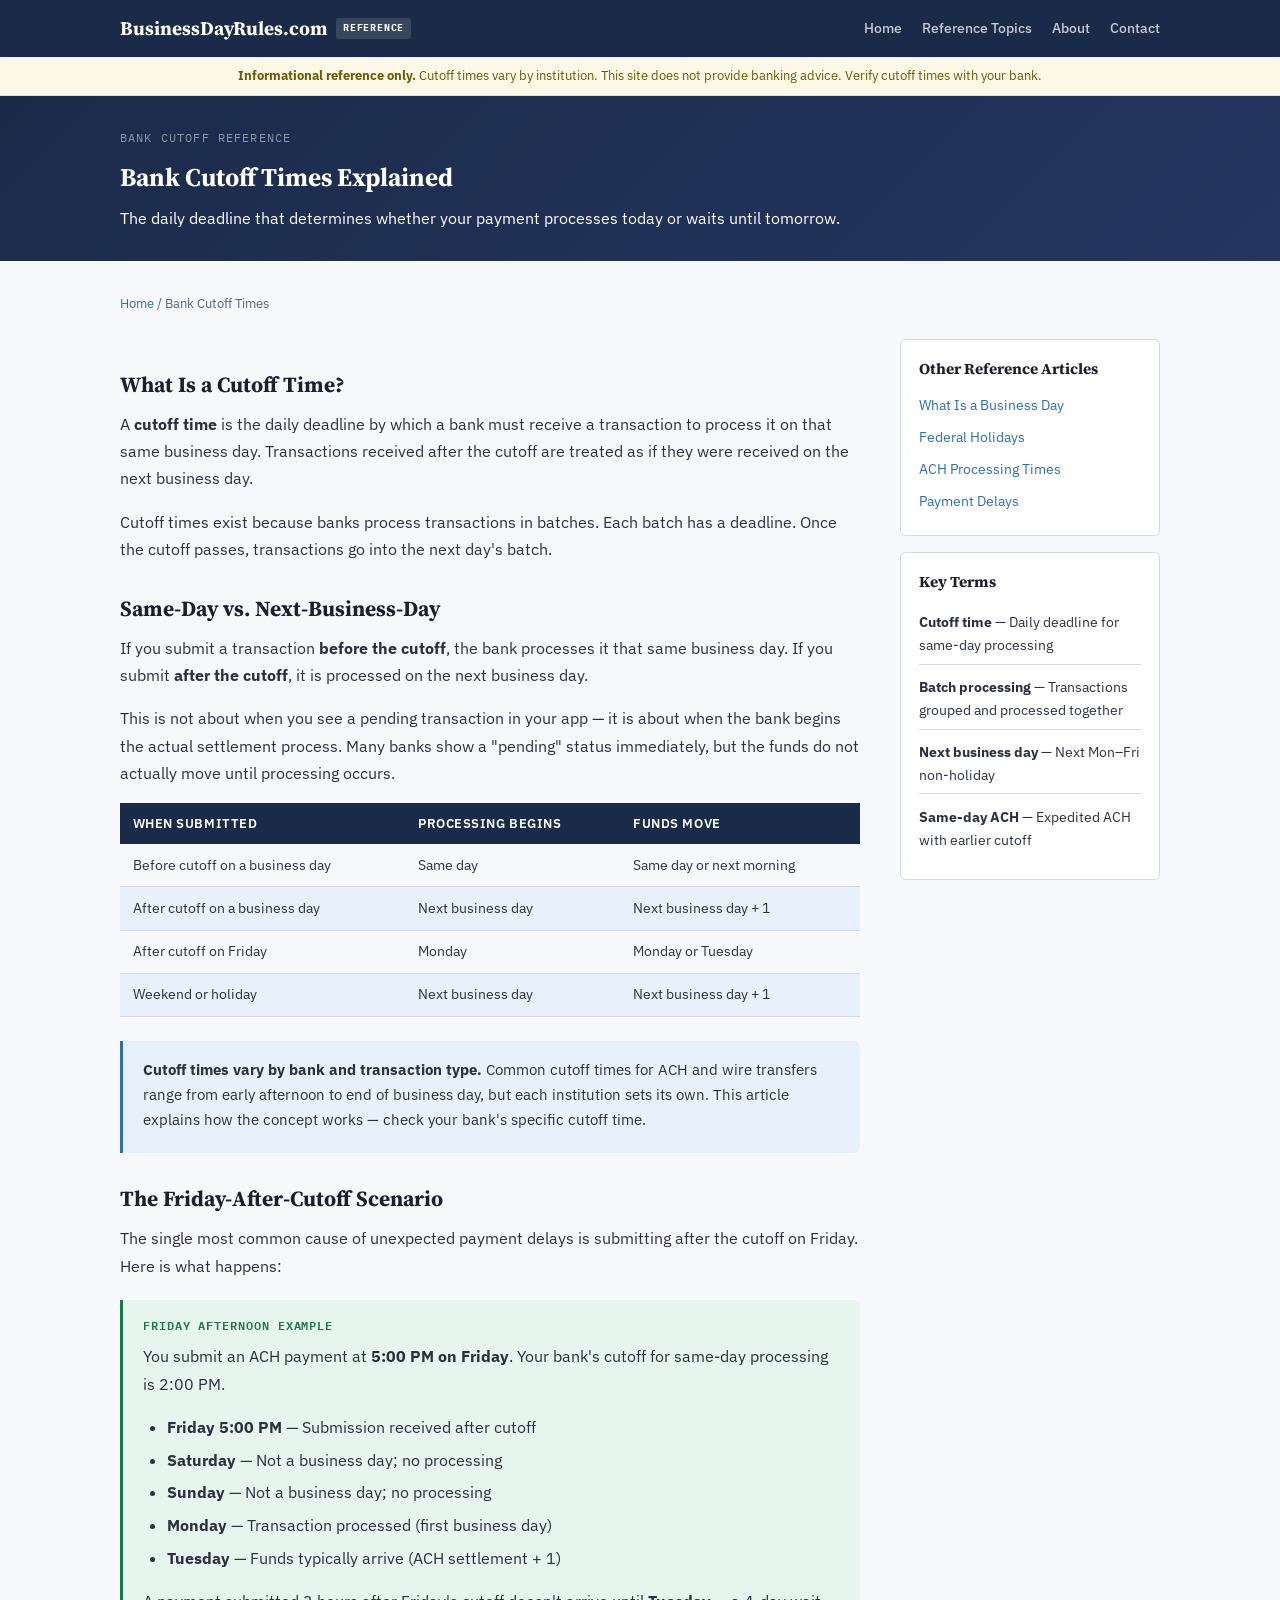
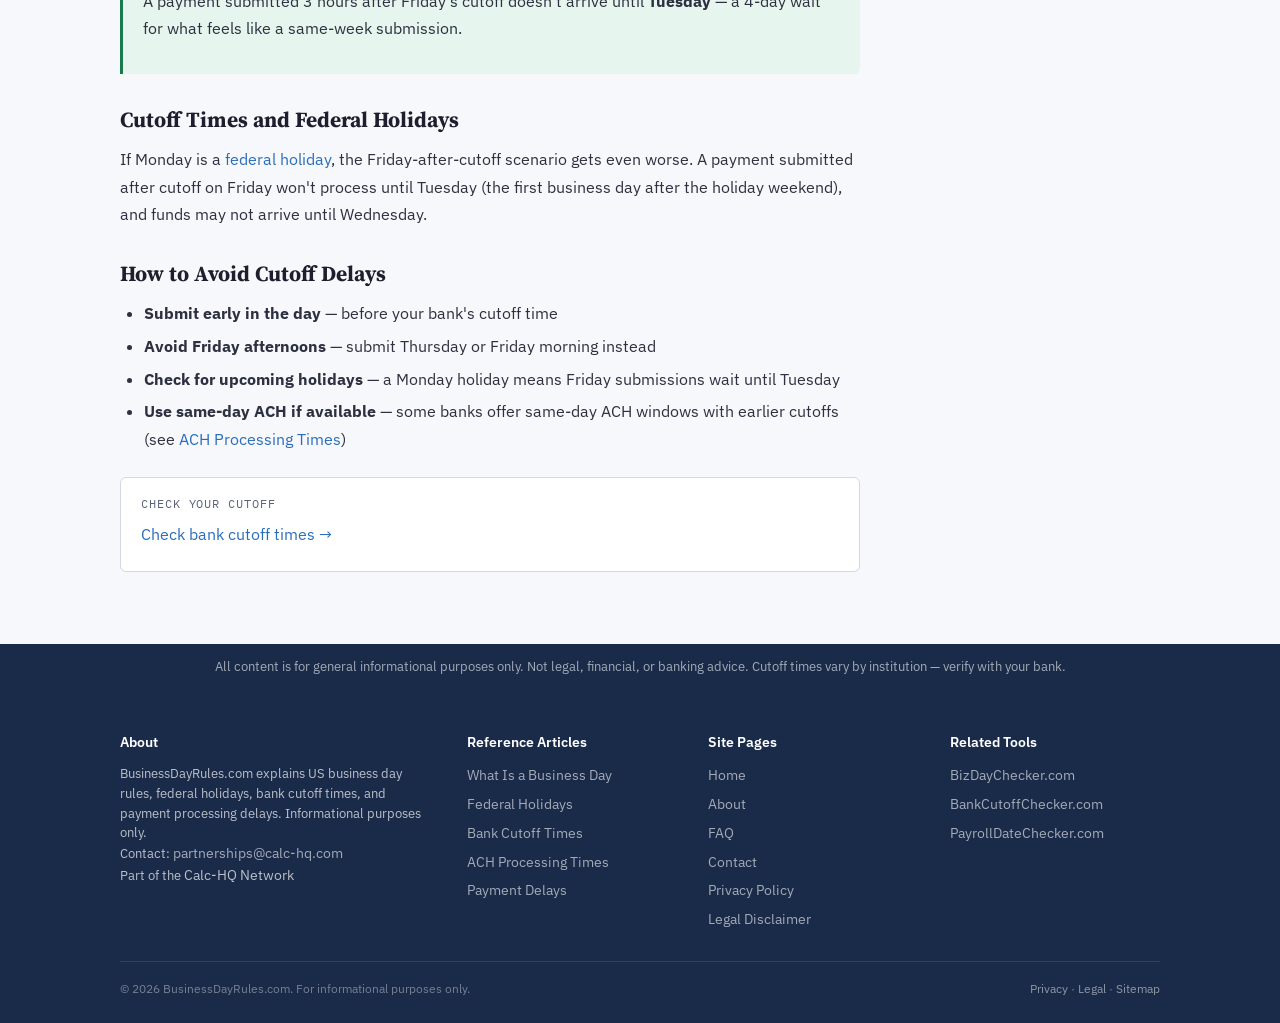
==== bank-cutoff-times-explained.html @ 040bafdc "Initial build: BusinessDayRules.com reference site Static reference site for US business day rules: " ====
<!DOCTYPE html>
<html lang="en">
<head>
  <meta charset="UTF-8">
  <meta name="viewport" content="width=device-width, initial-scale=1.0">
  <title>Bank Cutoff Times Explained | BusinessDayRules.com</title>
  <meta name="description" content="How bank cutoff times work, what happens when you submit after the deadline, and why Friday afternoon is the worst time to make a payment.">
  <link rel="canonical" href="https://businessdayrules.com/bank-cutoff-times-explained.html">
  <link rel="icon" type="image/svg+xml" href="favicon.svg">
  <link rel="stylesheet" href="styles.css">
  <script async src="https://pagead2.googlesyndication.com/pagead/js/adsbygoogle.js?client=ca-pub-7744853829365165" crossorigin="anonymous"></script>
  <script type="application/ld+json">
{"@context":"https://schema.org","@type":"Article","headline":"Bank Cutoff Times Explained","description":"How bank cutoff times work, same-day vs next-business-day handling, and the Friday-after-cutoff scenario.","url":"https://businessdayrules.com/bank-cutoff-times-explained.html","mainEntityOfPage":{"@type":"WebPage","@id":"https://businessdayrules.com/bank-cutoff-times-explained.html"},"author":{"@type":"Organization","name":"BusinessDayRules.com","url":"https://businessdayrules.com"},"publisher":{"@type":"Organization","name":"BusinessDayRules.com","url":"https://businessdayrules.com","logo":{"@type":"ImageObject","url":"https://businessdayrules.com/favicon.svg"}},"isPartOf":{"@type":"WebSite","name":"BusinessDayRules.com","url":"https://businessdayrules.com"}}
  </script>
</head>
<body>
<header class="site-header"><div class="header-inner"><a href="index.html" class="site-logo">BusinessDayRules.com <span class="logo-badge">Reference</span></a><button class="nav-toggle" aria-label="Toggle navigation" onclick="document.querySelector('.site-nav').classList.toggle('open')">☰</button><nav class="site-nav"><a href="index.html">Home</a><a href="index.html#reference-topics">Reference Topics</a><a href="about.html">About</a><a href="contact.html">Contact</a></nav></div></header>
<div class="disclaimer-bar"><strong>Informational reference only.</strong> Cutoff times vary by institution. This site does not provide banking advice. Verify cutoff times with your bank.</div>

<section class="page-hero-sm"><div class="container">
  <div style="font-family:var(--font-mono);font-size:0.72rem;color:rgba(255,255,255,0.5);text-transform:uppercase;letter-spacing:0.1em;margin-bottom:0.5rem;">Bank Cutoff Reference</div>
  <h1>Bank Cutoff Times Explained</h1>
  <p>The daily deadline that determines whether your payment processes today or waits until tomorrow.</p>
</div></section>

<main class="main-content"><div class="container">
  <nav class="breadcrumb"><a href="index.html">Home</a> / <span>Bank Cutoff Times</span></nav>
  <div class="layout-with-sidebar">
    <article class="article-prose">

      <h2>What Is a Cutoff Time?</h2>
      <p>A <strong>cutoff time</strong> is the daily deadline by which a bank must receive a transaction to process it on that same business day. Transactions received after the cutoff are treated as if they were received on the next business day.</p>
      <p>Cutoff times exist because banks process transactions in batches. Each batch has a deadline. Once the cutoff passes, transactions go into the next day's batch.</p>

      <h2>Same-Day vs. Next-Business-Day</h2>
      <p>If you submit a transaction <strong>before the cutoff</strong>, the bank processes it that same business day. If you submit <strong>after the cutoff</strong>, it is processed on the next business day.</p>
      <p>This is not about when you see a pending transaction in your app — it is about when the bank begins the actual settlement process. Many banks show a "pending" status immediately, but the funds do not actually move until processing occurs.</p>

      <div class="ref-table-wrap">
        <table>
          <thead><tr><th>When Submitted</th><th>Processing Begins</th><th>Funds Move</th></tr></thead>
          <tbody>
            <tr><td>Before cutoff on a business day</td><td>Same day</td><td>Same day or next morning</td></tr>
            <tr><td>After cutoff on a business day</td><td>Next business day</td><td>Next business day + 1</td></tr>
            <tr><td>After cutoff on Friday</td><td>Monday</td><td>Monday or Tuesday</td></tr>
            <tr><td>Weekend or holiday</td><td>Next business day</td><td>Next business day + 1</td></tr>
          </tbody>
        </table>
      </div>

      <div class="info-box">
        <p><strong>Cutoff times vary by bank and transaction type.</strong> Common cutoff times for ACH and wire transfers range from early afternoon to end of business day, but each institution sets its own. This article explains how the concept works — check your bank's specific cutoff time.</p>
      </div>

      <h2>The Friday-After-Cutoff Scenario</h2>
      <p>The single most common cause of unexpected payment delays is submitting after the cutoff on Friday. Here is what happens:</p>

      <div class="example-block">
        <div class="example-label">Friday Afternoon Example</div>
        <p>You submit an ACH payment at <strong>5:00 PM on Friday</strong>. Your bank's cutoff for same-day processing is 2:00 PM.</p>
        <ul>
          <li><strong>Friday 5:00 PM</strong> — Submission received after cutoff</li>
          <li><strong>Saturday</strong> — Not a business day; no processing</li>
          <li><strong>Sunday</strong> — Not a business day; no processing</li>
          <li><strong>Monday</strong> — Transaction processed (first business day)</li>
          <li><strong>Tuesday</strong> — Funds typically arrive (ACH settlement + 1)</li>
        </ul>
        <p>A payment submitted 3 hours after Friday's cutoff doesn't arrive until <strong>Tuesday</strong> — a 4-day wait for what feels like a same-week submission.</p>
      </div>

      <h2>Cutoff Times and Federal Holidays</h2>
      <p>If Monday is a <a href="federal-holidays-business-days.html">federal holiday</a>, the Friday-after-cutoff scenario gets even worse. A payment submitted after cutoff on Friday won't process until Tuesday (the first business day after the holiday weekend), and funds may not arrive until Wednesday.</p>

      <h2>How to Avoid Cutoff Delays</h2>
      <ul>
        <li><strong>Submit early in the day</strong> — before your bank's cutoff time</li>
        <li><strong>Avoid Friday afternoons</strong> — submit Thursday or Friday morning instead</li>
        <li><strong>Check for upcoming holidays</strong> — a Monday holiday means Friday submissions wait until Tuesday</li>
        <li><strong>Use same-day ACH if available</strong> — some banks offer same-day ACH windows with earlier cutoffs (see <a href="ach-processing-times.html">ACH Processing Times</a>)</li>
      </ul>

      <div class="calc-links">
        <div class="calc-links-label">Check your cutoff</div>
        <ul>
          <li><a href="https://bankcutoffchecker.com" target="_blank" rel="noopener noreferrer">Check bank cutoff times →</a></li>
        </ul>
      </div>

    </article>
    <aside>
      <div class="sidebar-box"><h4>Other Reference Articles</h4><ul>
        <li><a href="what-is-a-business-day.html">What Is a Business Day</a></li>
        <li><a href="federal-holidays-business-days.html">Federal Holidays</a></li>
        <li><a href="ach-processing-times.html">ACH Processing Times</a></li>
        <li><a href="weekend-holiday-payment-delays.html">Payment Delays</a></li>
      </ul></div>
      <div class="sidebar-box" style="margin-top:1rem;"><h4>Key Terms</h4><ul>
        <li style="border-bottom:1px solid var(--rule-line);padding:0.4rem 0;font-size:0.85rem;"><strong>Cutoff time</strong> — Daily deadline for same-day processing</li>
        <li style="border-bottom:1px solid var(--rule-line);padding:0.4rem 0;font-size:0.85rem;"><strong>Batch processing</strong> — Transactions grouped and processed together</li>
        <li style="border-bottom:1px solid var(--rule-line);padding:0.4rem 0;font-size:0.85rem;"><strong>Next business day</strong> — Next Mon–Fri non-holiday</li>
        <li style="padding:0.4rem 0;font-size:0.85rem;"><strong>Same-day ACH</strong> — Expedited ACH with earlier cutoff</li>
      </ul></div>
    </aside>
  </div>
</div></main>

<div class="trust-strip">All content is for general informational purposes only. Not legal, financial, or banking advice. Cutoff times vary by institution — verify with your bank.</div>

<footer class="site-footer"><div class="footer-inner"><div class="footer-grid">
  <div class="footer-col"><h4>About</h4><p>BusinessDayRules.com explains US business day rules, federal holidays, bank cutoff times, and payment processing delays. Informational purposes only.</p><p>Contact: <a href="mailto:partnerships@calc-hq.com" style="color:rgba(255,255,255,0.6)">partnerships@calc-hq.com</a></p><span class="footer-resource-link">Part of the <a href="https://calc-hq.com" target="_blank" rel="noopener noreferrer">Calc-HQ Network</a></span></div>
  <div class="footer-col"><h4>Reference Articles</h4><ul><li><a href="what-is-a-business-day.html">What Is a Business Day</a></li><li><a href="federal-holidays-business-days.html">Federal Holidays</a></li><li><a href="bank-cutoff-times-explained.html">Bank Cutoff Times</a></li><li><a href="ach-processing-times.html">ACH Processing Times</a></li><li><a href="weekend-holiday-payment-delays.html">Payment Delays</a></li></ul></div>
  <div class="footer-col"><h4>Site Pages</h4><ul><li><a href="index.html">Home</a></li><li><a href="about.html">About</a></li><li><a href="faq.html">FAQ</a></li><li><a href="contact.html">Contact</a></li><li><a href="privacy.html">Privacy Policy</a></li><li><a href="legal.html">Legal Disclaimer</a></li></ul></div>
  <div class="footer-col"><h4>Related Tools</h4><ul id="footer-related-tools-list"><li><span style="color:rgba(255,255,255,0.3);font-size:0.82rem">Loading…</span></li></ul></div>
</div><div class="footer-bottom"><span>© 2026 BusinessDayRules.com. For informational purposes only.</span><span><a href="privacy.html">Privacy</a> · <a href="legal.html">Legal</a> · <a href="sitemap.xml">Sitemap</a></span></div></div></footer>
<script src="network.js"></script>
</body></html>
---- styles.css ----
/* ============================================================
   BusinessDayRules.com — Main Stylesheet
   Static Reference Site | Clean Utilitarian Design
   ============================================================ */

@import url('https://fonts.googleapis.com/css2?family=Source+Serif+4:ital,opsz,wght@0,8..60,300;0,8..60,400;0,8..60,600;0,8..60,700;1,8..60,400&family=IBM+Plex+Sans:wght@400;500;600&family=IBM+Plex+Mono:wght@400;500&display=swap');

:root {
  --navy: #1a2b4a;
  --navy-mid: #243660;
  --ink: #1e1e2e;
  --body-text: #2d3040;
  --muted: #5a6378;
  --rule-line: #d4d8e2;
  --bg: #f7f8fb;
  --white: #ffffff;
  --accent: #2a6ebb;
  --accent-dark: #1c4f8a;
  --accent-light: #e8f0fb;
  --green: #1a7a4c;
  --green-light: #e6f5ed;
  --red: #c0392b;
  --red-light: #fdecea;
  --amber: #b8860b;
  --amber-light: #fef9e7;
  --font-body: 'IBM Plex Sans', system-ui, sans-serif;
  --font-heading: 'Source Serif 4', Georgia, serif;
  --font-mono: 'IBM Plex Mono', monospace;
  --radius: 6px;
  --shadow-sm: 0 1px 3px rgba(0,0,0,0.07);
  --shadow-md: 0 3px 10px rgba(0,0,0,0.09);
}

*, *::before, *::after { box-sizing: border-box; margin: 0; padding: 0; }

html { scroll-behavior: smooth; }

body {
  font-family: var(--font-body);
  font-size: 1rem;
  line-height: 1.7;
  color: var(--body-text);
  background: var(--bg);
  -webkit-font-smoothing: antialiased;
}

a { color: var(--accent); text-decoration: none; }
a:hover { color: var(--accent-dark); text-decoration: underline; }

.container { max-width: 1080px; margin: 0 auto; padding: 0 1.25rem; }

/* --- Header --- */
.site-header {
  background: var(--navy);
  color: var(--white);
  position: sticky;
  top: 0;
  z-index: 100;
  box-shadow: var(--shadow-sm);
}
.header-inner {
  display: flex;
  align-items: center;
  justify-content: space-between;
  max-width: 1080px;
  margin: 0 auto;
  padding: 0.75rem 1.25rem;
}
.site-logo {
  font-family: var(--font-heading);
  font-size: 1.2rem;
  font-weight: 700;
  color: var(--white);
  text-decoration: none;
  display: flex;
  align-items: center;
  gap: 0.5rem;
}
.site-logo:hover { color: var(--white); text-decoration: none; }
.logo-badge {
  font-family: var(--font-mono);
  font-size: 0.6rem;
  background: rgba(255,255,255,0.12);
  padding: 0.15rem 0.45rem;
  border-radius: 3px;
  text-transform: uppercase;
  letter-spacing: 0.08em;
  vertical-align: middle;
}
.site-nav { display: flex; gap: 1.25rem; }
.site-nav a { color: rgba(255,255,255,0.75); font-size: 0.9rem; font-weight: 500; text-decoration: none; }
.site-nav a:hover, .site-nav a.active { color: var(--white); }
.nav-toggle { display: none; background: none; border: none; color: var(--white); font-size: 1.4rem; cursor: pointer; }

/* --- Disclaimer --- */
.disclaimer-bar {
  background: var(--amber-light);
  border-bottom: 1px solid #f0e0a0;
  padding: 0.5rem 1.25rem;
  font-size: 0.82rem;
  color: #6b5a00;
  text-align: center;
}

/* --- Hero --- */
.page-hero {
  background: linear-gradient(135deg, var(--navy) 0%, var(--navy-mid) 100%);
  color: var(--white);
  padding: 3.5rem 0 3rem;
  text-align: center;
}
.page-hero h1 {
  font-family: var(--font-heading);
  font-size: 2.1rem;
  font-weight: 700;
  margin-bottom: 0.75rem;
  line-height: 1.25;
}
.hero-sub { font-size: 1.05rem; color: rgba(255,255,255,0.7); max-width: 640px; margin: 0 auto; }
.hero-eyebrow {
  font-family: var(--font-mono);
  font-size: 0.72rem;
  color: rgba(255,255,255,0.5);
  text-transform: uppercase;
  letter-spacing: 0.1em;
  margin-bottom: 0.5rem;
}

.page-hero-sm {
  background: linear-gradient(135deg, var(--navy) 0%, var(--navy-mid) 100%);
  color: var(--white);
  padding: 2rem 0 1.75rem;
}
.page-hero-sm h1 {
  font-family: var(--font-heading);
  font-size: 1.6rem;
  font-weight: 700;
  margin-bottom: 0.4rem;
}

/* --- Main Content --- */
.main-content { padding: 2rem 0 3rem; }

.breadcrumb {
  font-size: 0.82rem;
  color: var(--muted);
  margin-bottom: 1.5rem;
}
.breadcrumb a { color: var(--accent); }

.layout-with-sidebar {
  display: grid;
  grid-template-columns: 1fr 260px;
  gap: 2.5rem;
  align-items: start;
}

/* --- Article Prose --- */
.article-prose h2 {
  font-family: var(--font-heading);
  font-size: 1.35rem;
  font-weight: 700;
  color: var(--ink);
  margin-top: 2rem;
  margin-bottom: 0.75rem;
  line-height: 1.3;
}
.article-prose h3 {
  font-family: var(--font-heading);
  font-size: 1.1rem;
  font-weight: 600;
  color: var(--ink);
  margin-top: 1.5rem;
  margin-bottom: 0.5rem;
}
.article-prose p { margin-bottom: 1rem; }
.article-prose ul { margin: 0.5rem 0 1rem 1.5rem; }
.article-prose li { margin-bottom: 0.35rem; }

/* --- Tables --- */
.ref-table-wrap { overflow-x: auto; margin: 1rem 0 1.5rem; }
.ref-table-wrap table {
  width: 100%;
  border-collapse: collapse;
  font-size: 0.9rem;
}
.ref-table-wrap th {
  background: var(--navy);
  color: var(--white);
  font-weight: 600;
  padding: 0.6rem 0.8rem;
  text-align: left;
  font-size: 0.82rem;
  text-transform: uppercase;
  letter-spacing: 0.04em;
}
.ref-table-wrap td {
  padding: 0.55rem 0.8rem;
  border-bottom: 1px solid var(--rule-line);
}
.ref-table-wrap tr:nth-child(even) td { background: var(--accent-light); }

/* --- Info Boxes --- */
.info-box {
  background: var(--accent-light);
  border-left: 3px solid var(--accent);
  padding: 1rem 1.25rem;
  margin: 1.25rem 0;
  border-radius: 0 var(--radius) var(--radius) 0;
  font-size: 0.92rem;
}
.info-box p { margin-bottom: 0.35rem; }

.example-block {
  background: var(--green-light);
  border-left: 3px solid var(--green);
  padding: 1rem 1.25rem;
  margin: 1.25rem 0;
  border-radius: 0 var(--radius) var(--radius) 0;
}
.example-label {
  font-family: var(--font-mono);
  font-size: 0.72rem;
  text-transform: uppercase;
  letter-spacing: 0.08em;
  color: var(--green);
  margin-bottom: 0.5rem;
  font-weight: 600;
}

.warning-box {
  background: var(--amber-light);
  border-left: 3px solid var(--amber);
  padding: 1rem 1.25rem;
  margin: 1.25rem 0;
  border-radius: 0 var(--radius) var(--radius) 0;
  font-size: 0.92rem;
}

/* --- Calculator Links --- */
.calc-links {
  background: var(--white);
  border: 1px solid var(--rule-line);
  border-radius: var(--radius);
  padding: 1rem 1.25rem;
  margin: 1.5rem 0;
}
.calc-links-label {
  font-family: var(--font-mono);
  font-size: 0.72rem;
  text-transform: uppercase;
  letter-spacing: 0.08em;
  color: var(--muted);
  margin-bottom: 0.5rem;
}
.calc-links ul { list-style: none; margin: 0; padding: 0; }
.calc-links li { margin-bottom: 0.4rem; }

/* --- Sidebar --- */
.sidebar-box {
  background: var(--white);
  border: 1px solid var(--rule-line);
  border-radius: var(--radius);
  padding: 1rem 1.1rem;
}
.sidebar-box h4 {
  font-family: var(--font-heading);
  font-size: 0.95rem;
  font-weight: 700;
  margin-bottom: 0.6rem;
  color: var(--ink);
}
.sidebar-box ul { list-style: none; margin: 0; padding: 0; }
.sidebar-box li { margin-bottom: 0.3rem; }
.sidebar-box li a { font-size: 0.88rem; }

/* --- Article Cards (index) --- */
.section-label {
  font-family: var(--font-mono);
  font-size: 0.72rem;
  text-transform: uppercase;
  letter-spacing: 0.1em;
  color: var(--muted);
  margin-bottom: 0.4rem;
}
.section h2 {
  font-family: var(--font-heading);
  font-size: 1.5rem;
  font-weight: 700;
  margin-bottom: 0.75rem;
}
.section p { margin-bottom: 1rem; }
.section { margin-bottom: 2rem; }
hr { border: none; border-top: 1px solid var(--rule-line); margin: 2rem 0; }

.article-grid {
  display: grid;
  grid-template-columns: repeat(auto-fill, minmax(280px, 1fr));
  gap: 1.25rem;
  margin-top: 1rem;
}
.article-card {
  display: block;
  background: var(--white);
  border: 1px solid var(--rule-line);
  border-radius: var(--radius);
  padding: 1.25rem 1.1rem;
  text-decoration: none;
  color: var(--body-text);
  transition: box-shadow 0.15s, border-color 0.15s;
}
.article-card:hover {
  box-shadow: var(--shadow-md);
  border-color: var(--accent);
  text-decoration: none;
  color: var(--body-text);
}
.card-tag {
  font-family: var(--font-mono);
  font-size: 0.65rem;
  text-transform: uppercase;
  letter-spacing: 0.08em;
  color: var(--accent);
  background: var(--accent-light);
  padding: 0.15rem 0.45rem;
  border-radius: 3px;
}
.article-card h3 {
  font-family: var(--font-heading);
  font-size: 1.1rem;
  font-weight: 700;
  margin: 0.5rem 0 0.35rem;
  color: var(--ink);
}
.article-card p { font-size: 0.88rem; color: var(--muted); margin-bottom: 0.5rem; line-height: 1.5; }
.card-link-text { font-size: 0.82rem; color: var(--accent); font-weight: 500; }

/* --- Home Intro Grid --- */
.home-intro-grid {
  display: grid;
  grid-template-columns: 1fr 1fr;
  gap: 1.25rem;
}
.home-block {
  background: var(--white);
  border: 1px solid var(--rule-line);
  border-radius: var(--radius);
  padding: 1rem 1.1rem;
}
.home-block h3 {
  font-family: var(--font-heading);
  font-size: 1rem;
  font-weight: 700;
  margin-bottom: 0.35rem;
  color: var(--ink);
}
.home-block p { font-size: 0.88rem; color: var(--muted); }

/* --- FAQ --- */
.faq-list { list-style: none; padding: 0; }
.faq-item { border-bottom: 1px solid var(--rule-line); padding: 0.75rem 0; }
.faq-q { font-weight: 600; color: var(--ink); margin-bottom: 0.25rem; }
.faq-a { font-size: 0.92rem; color: var(--muted); }

/* --- Trust Strip --- */
.trust-strip {
  background: var(--navy);
  color: rgba(255,255,255,0.6);
  text-align: center;
  padding: 0.75rem 1.25rem;
  font-size: 0.82rem;
}
.trust-strip strong { color: var(--white); }

/* --- Footer --- */
.site-footer {
  background: var(--navy);
  color: rgba(255,255,255,0.7);
  padding: 2.5rem 0 1.5rem;
  font-size: 0.88rem;
}
.footer-inner { max-width: 1080px; margin: 0 auto; padding: 0 1.25rem; }
.footer-grid {
  display: grid;
  grid-template-columns: 1.5fr 1fr 1fr 1fr;
  gap: 2rem;
  margin-bottom: 1.5rem;
}
.footer-col h4 { color: var(--white); font-size: 0.9rem; font-weight: 600; margin-bottom: 0.6rem; }
.footer-col p { font-size: 0.82rem; line-height: 1.5; }
.footer-col ul { list-style: none; padding: 0; }
.footer-col li { margin-bottom: 0.3rem; }
.footer-col a { color: rgba(255,255,255,0.6); font-size: 0.85rem; }
.footer-col a:hover { color: var(--white); }
.footer-resource-link { font-size: 0.82rem; }
.footer-resource-link a { color: rgba(255,255,255,0.7); }
.footer-bottom {
  border-top: 1px solid rgba(255,255,255,0.1);
  padding-top: 1rem;
  display: flex;
  justify-content: space-between;
  font-size: 0.78rem;
  color: rgba(255,255,255,0.4);
}
.footer-bottom a { color: rgba(255,255,255,0.5); }

/* --- Responsive --- */
@media (max-width: 768px) {
  .layout-with-sidebar { grid-template-columns: 1fr; }
  .footer-grid { grid-template-columns: 1fr 1fr; }
  .home-intro-grid { grid-template-columns: 1fr; }
  .page-hero h1 { font-size: 1.6rem; }
  .nav-toggle { display: block; }
  .site-nav {
    display: none;
    flex-direction: column;
    position: absolute;
    top: 100%;
    left: 0;
    right: 0;
    background: var(--navy);
    padding: 1rem 1.25rem;
    box-shadow: var(--shadow-md);
  }
  .site-nav.open { display: flex; }
}
@media (max-width: 480px) {
  .footer-grid { grid-template-columns: 1fr; }
  .article-grid { grid-template-columns: 1fr; }
}
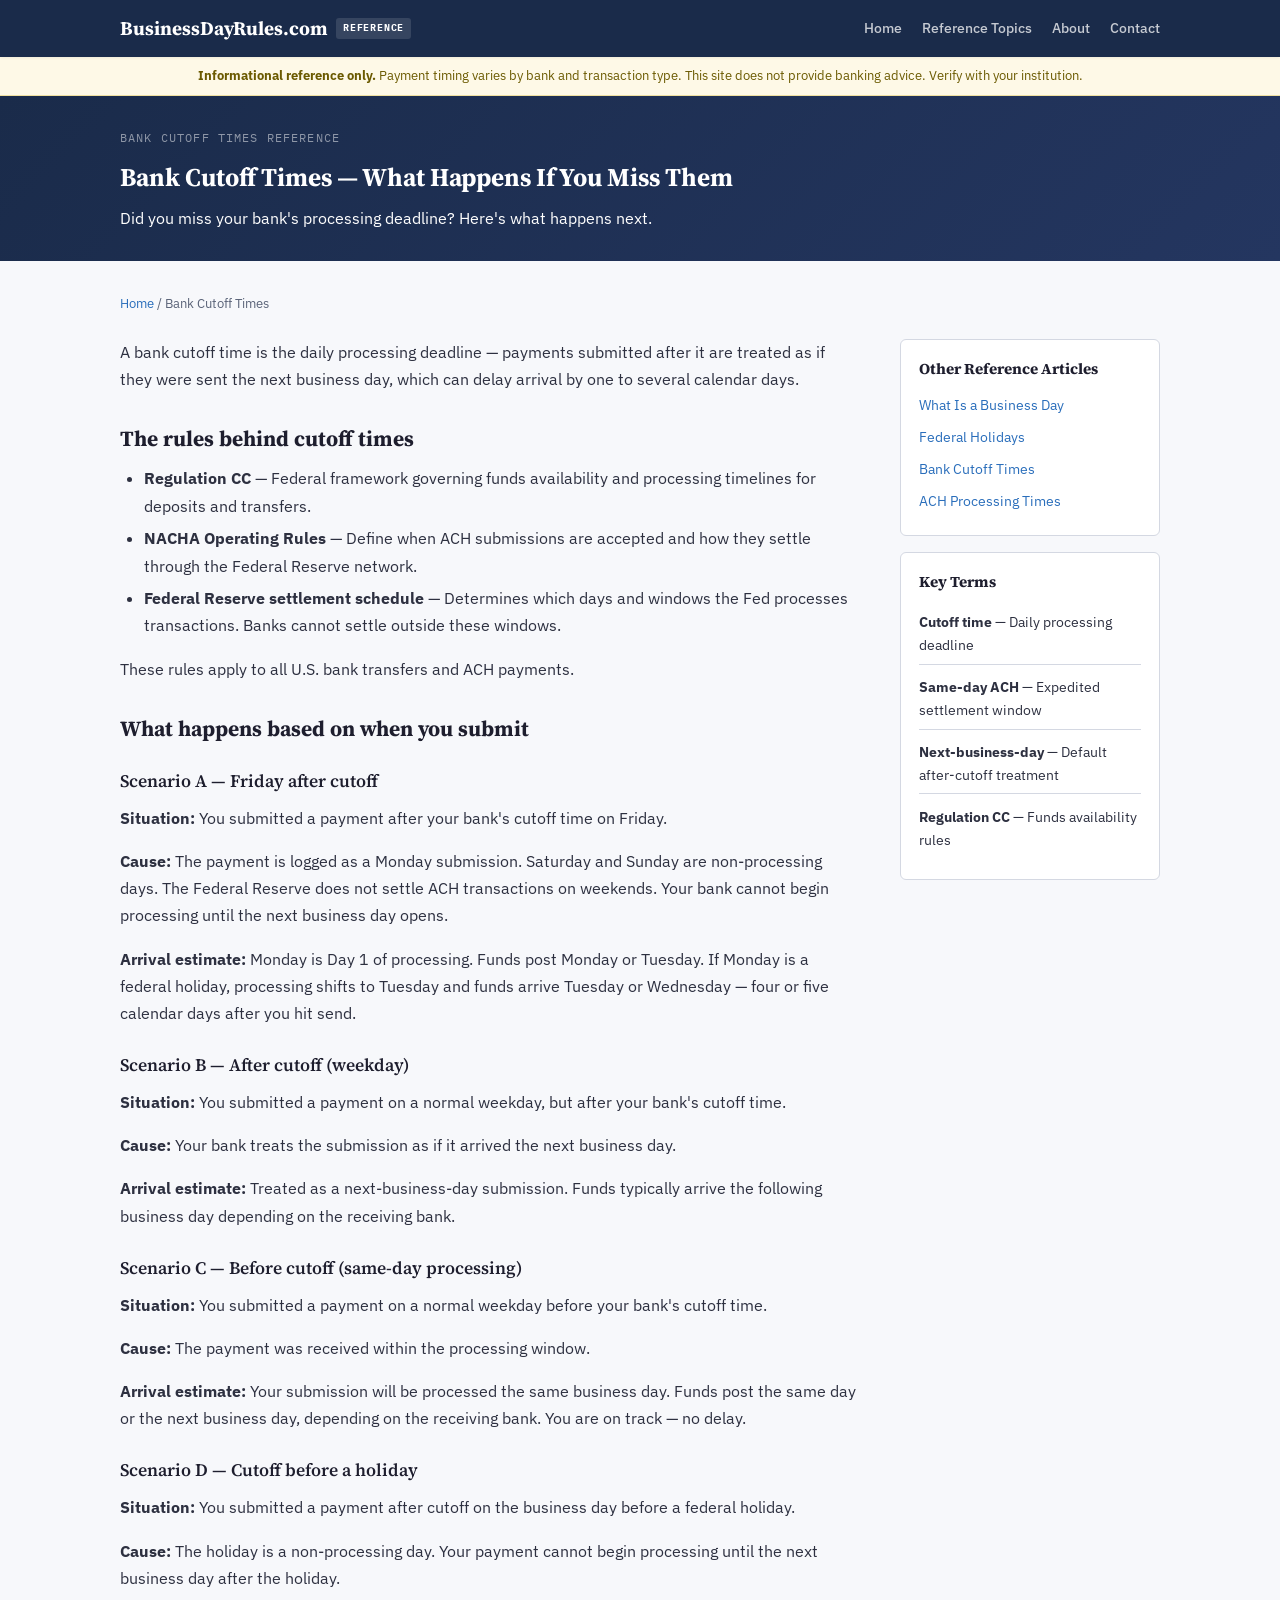
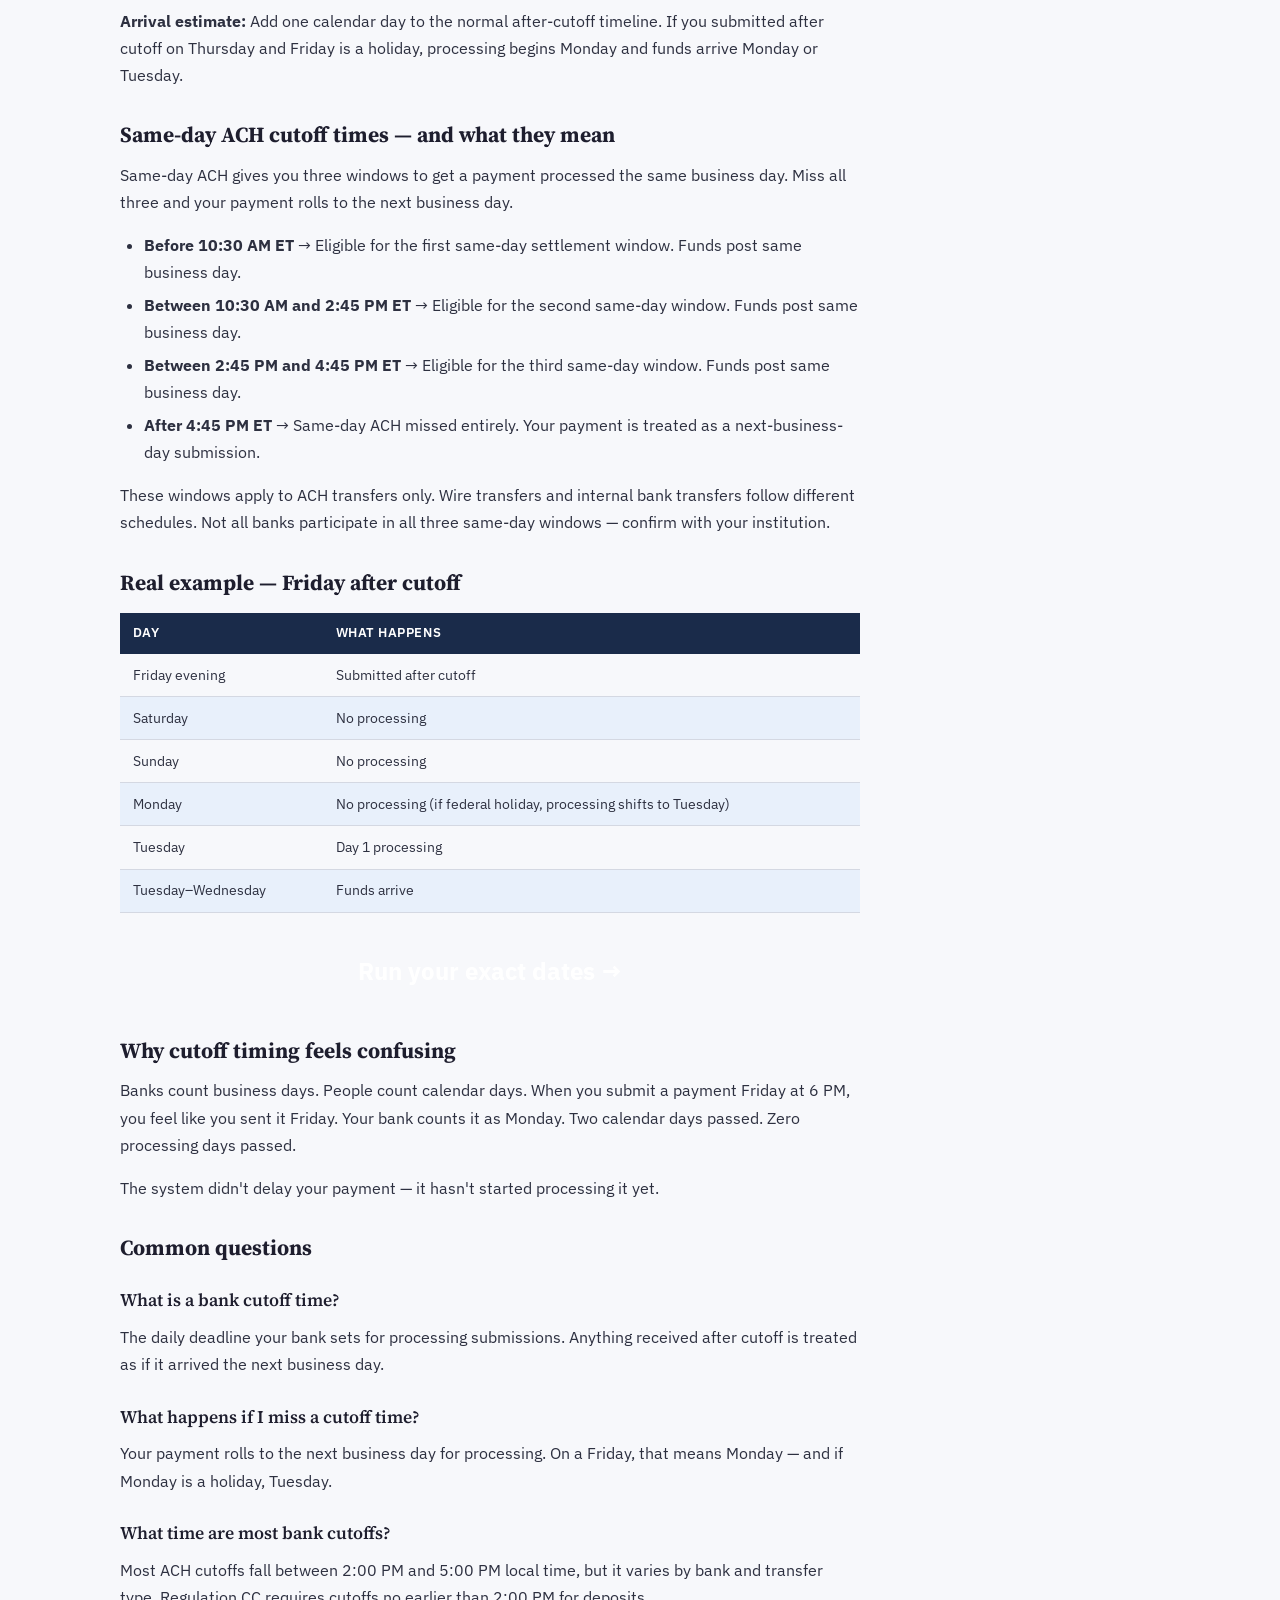
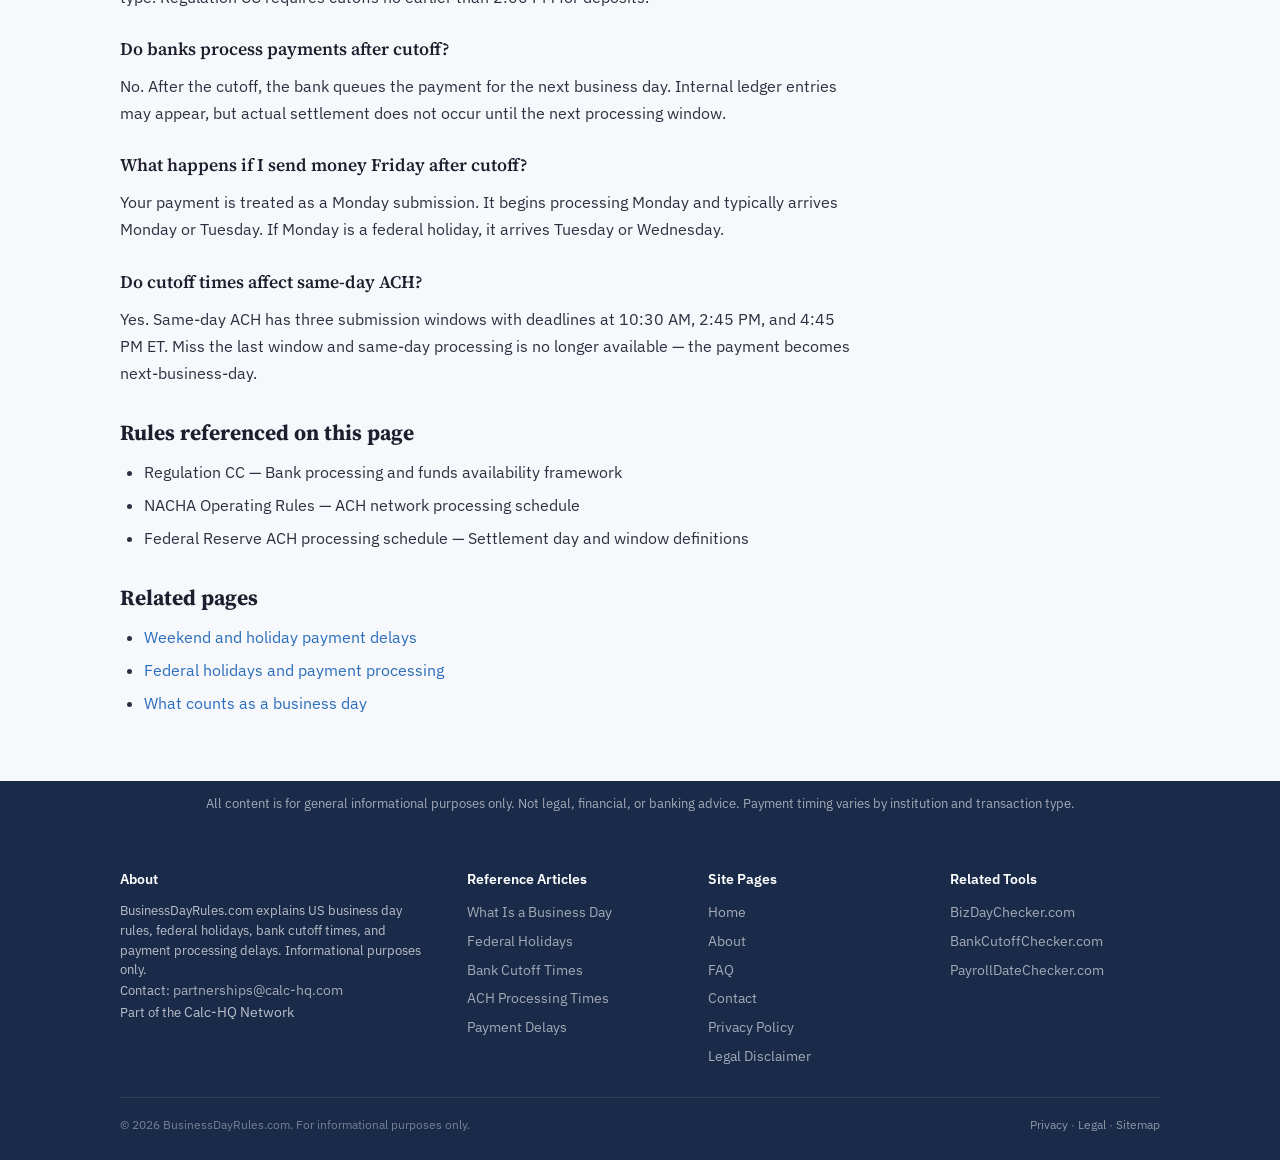
==== commit 14f02c57: "Authority rewrite: bank-cutoff-times-explained.html — diagnostic decision page with scenarios, same-" ====
--- a/bank-cutoff-times-explained.html
+++ b/bank-cutoff-times-explained.html
@@ -3,24 +3,24 @@
 <head>
   <meta charset="UTF-8">
   <meta name="viewport" content="width=device-width, initial-scale=1.0">
-  <title>Bank Cutoff Times Explained | BusinessDayRules.com</title>
-  <meta name="description" content="How bank cutoff times work, what happens when you submit after the deadline, and why Friday afternoon is the worst time to make a payment.">
+  <title>Bank Cutoff Times — What Happens If You Miss Them | BusinessDayRules.com</title>
+  <meta name="description" content="Missed your bank's cutoff time? Learn what happens next, including same-day ACH windows, Friday cutoff delays, and when your payment will actually arrive.">
   <link rel="canonical" href="https://businessdayrules.com/bank-cutoff-times-explained.html">
   <link rel="icon" type="image/svg+xml" href="favicon.svg">
   <link rel="stylesheet" href="styles.css">
   <script async src="https://pagead2.googlesyndication.com/pagead/js/adsbygoogle.js?client=ca-pub-7744853829365165" crossorigin="anonymous"></script>
   <script type="application/ld+json">
-{"@context":"https://schema.org","@type":"Article","headline":"Bank Cutoff Times Explained","description":"How bank cutoff times work, same-day vs next-business-day handling, and the Friday-after-cutoff scenario.","url":"https://businessdayrules.com/bank-cutoff-times-explained.html","mainEntityOfPage":{"@type":"WebPage","@id":"https://businessdayrules.com/bank-cutoff-times-explained.html"},"author":{"@type":"Organization","name":"BusinessDayRules.com","url":"https://businessdayrules.com"},"publisher":{"@type":"Organization","name":"BusinessDayRules.com","url":"https://businessdayrules.com","logo":{"@type":"ImageObject","url":"https://businessdayrules.com/favicon.svg"}},"isPartOf":{"@type":"WebSite","name":"BusinessDayRules.com","url":"https://businessdayrules.com"}}
+{"@context":"https://schema.org","@type":"Article","headline":"Bank Cutoff Times — What Happens If You Miss Them","description":"Missed your bank's cutoff time? Learn what happens next, including same-day ACH windows, Friday cutoff delays, and when your payment will actually arrive.","url":"https://businessdayrules.com/bank-cutoff-times-explained.html","mainEntityOfPage":{"@type":"WebPage","@id":"https://businessdayrules.com/bank-cutoff-times-explained.html"},"author":{"@type":"Organization","name":"BusinessDayRules.com","url":"https://businessdayrules.com"},"publisher":{"@type":"Organization","name":"BusinessDayRules.com","url":"https://businessdayrules.com","logo":{"@type":"ImageObject","url":"https://businessdayrules.com/favicon.svg"}},"isPartOf":{"@type":"WebSite","name":"BusinessDayRules.com","url":"https://businessdayrules.com"}}
   </script>
 </head>
 <body>
 <header class="site-header"><div class="header-inner"><a href="index.html" class="site-logo">BusinessDayRules.com <span class="logo-badge">Reference</span></a><button class="nav-toggle" aria-label="Toggle navigation" onclick="document.querySelector('.site-nav').classList.toggle('open')">☰</button><nav class="site-nav"><a href="index.html">Home</a><a href="index.html#reference-topics">Reference Topics</a><a href="about.html">About</a><a href="contact.html">Contact</a></nav></div></header>
-<div class="disclaimer-bar"><strong>Informational reference only.</strong> Cutoff times vary by institution. This site does not provide banking advice. Verify cutoff times with your bank.</div>
+<div class="disclaimer-bar"><strong>Informational reference only.</strong> Payment timing varies by bank and transaction type. This site does not provide banking advice. Verify with your institution.</div>
 
 <section class="page-hero-sm"><div class="container">
-  <div style="font-family:var(--font-mono);font-size:0.72rem;color:rgba(255,255,255,0.5);text-transform:uppercase;letter-spacing:0.1em;margin-bottom:0.5rem;">Bank Cutoff Reference</div>
-  <h1>Bank Cutoff Times Explained</h1>
-  <p>The daily deadline that determines whether your payment processes today or waits until tomorrow.</p>
+  <div style="font-family:var(--font-mono);font-size:0.72rem;color:rgba(255,255,255,0.5);text-transform:uppercase;letter-spacing:0.1em;margin-bottom:0.5rem;">Bank Cutoff Times Reference</div>
+  <h1>Bank Cutoff Times — What Happens If You Miss Them</h1>
+  <p>Did you miss your bank's processing deadline? Here's what happens next.</p>
 </div></section>
 
 <main class="main-content"><div class="container">
@@ -28,83 +28,125 @@
   <div class="layout-with-sidebar">
     <article class="article-prose">
 
-      <h2>What Is a Cutoff Time?</h2>
-      <p>A <strong>cutoff time</strong> is the daily deadline by which a bank must receive a transaction to process it on that same business day. Transactions received after the cutoff are treated as if they were received on the next business day.</p>
-      <p>Cutoff times exist because banks process transactions in batches. Each batch has a deadline. Once the cutoff passes, transactions go into the next day's batch.</p>
+      <p>A bank cutoff time is the daily processing deadline — payments submitted after it are treated as if they were sent the next business day, which can delay arrival by one to several calendar days.</p>
 
-      <h2>Same-Day vs. Next-Business-Day</h2>
-      <p>If you submit a transaction <strong>before the cutoff</strong>, the bank processes it that same business day. If you submit <strong>after the cutoff</strong>, it is processed on the next business day.</p>
-      <p>This is not about when you see a pending transaction in your app — it is about when the bank begins the actual settlement process. Many banks show a "pending" status immediately, but the funds do not actually move until processing occurs.</p>
+      <h2>The rules behind cutoff times</h2>
+      <ul>
+        <li><strong>Regulation CC</strong> — Federal framework governing funds availability and processing timelines for deposits and transfers.</li>
+        <li><strong>NACHA Operating Rules</strong> — Define when ACH submissions are accepted and how they settle through the Federal Reserve network.</li>
+        <li><strong>Federal Reserve settlement schedule</strong> — Determines which days and windows the Fed processes transactions. Banks cannot settle outside these windows.</li>
+      </ul>
+      <p>These rules apply to all U.S. bank transfers and ACH payments.</p>
+
+      <h2>What happens based on when you submit</h2>
+
+      <h3>Scenario A — Friday after cutoff</h3>
+      <p><strong>Situation:</strong> You submitted a payment after your bank's cutoff time on Friday.</p>
+      <p><strong>Cause:</strong> The payment is logged as a Monday submission. Saturday and Sunday are non-processing days. The Federal Reserve does not settle ACH transactions on weekends. Your bank cannot begin processing until the next business day opens.</p>
+      <p><strong>Arrival estimate:</strong> Monday is Day 1 of processing. Funds post Monday or Tuesday. If Monday is a federal holiday, processing shifts to Tuesday and funds arrive Tuesday or Wednesday — four or five calendar days after you hit send.</p>
+
+      <h3>Scenario B — After cutoff (weekday)</h3>
+      <p><strong>Situation:</strong> You submitted a payment on a normal weekday, but after your bank's cutoff time.</p>
+      <p><strong>Cause:</strong> Your bank treats the submission as if it arrived the next business day.</p>
+      <p><strong>Arrival estimate:</strong> Treated as a next-business-day submission. Funds typically arrive the following business day depending on the receiving bank.</p>
+
+      <h3>Scenario C — Before cutoff (same-day processing)</h3>
+      <p><strong>Situation:</strong> You submitted a payment on a normal weekday before your bank's cutoff time.</p>
+      <p><strong>Cause:</strong> The payment was received within the processing window.</p>
+      <p><strong>Arrival estimate:</strong> Your submission will be processed the same business day. Funds post the same day or the next business day, depending on the receiving bank. You are on track — no delay.</p>
+
+      <h3>Scenario D — Cutoff before a holiday</h3>
+      <p><strong>Situation:</strong> You submitted a payment after cutoff on the business day before a federal holiday.</p>
+      <p><strong>Cause:</strong> The holiday is a non-processing day. Your payment cannot begin processing until the next business day after the holiday.</p>
+      <p><strong>Arrival estimate:</strong> Add one calendar day to the normal after-cutoff timeline. If you submitted after cutoff on Thursday and Friday is a holiday, processing begins Monday and funds arrive Monday or Tuesday.</p>
+
+      <h2>Same-day ACH cutoff times — and what they mean</h2>
+      <p>Same-day ACH gives you three windows to get a payment processed the same business day. Miss all three and your payment rolls to the next business day.</p>
+      <ul>
+        <li><strong>Before 10:30 AM ET</strong> → Eligible for the first same-day settlement window. Funds post same business day.</li>
+        <li><strong>Between 10:30 AM and 2:45 PM ET</strong> → Eligible for the second same-day window. Funds post same business day.</li>
+        <li><strong>Between 2:45 PM and 4:45 PM ET</strong> → Eligible for the third same-day window. Funds post same business day.</li>
+        <li><strong>After 4:45 PM ET</strong> → Same-day ACH missed entirely. Your payment is treated as a next-business-day submission.</li>
+      </ul>
+      <p>These windows apply to ACH transfers only. Wire transfers and internal bank transfers follow different schedules. Not all banks participate in all three same-day windows — confirm with your institution.</p>
+
+      <h2>Real example — Friday after cutoff</h2>
 
       <div class="ref-table-wrap">
         <table>
-          <thead><tr><th>When Submitted</th><th>Processing Begins</th><th>Funds Move</th></tr></thead>
+          <thead><tr><th>Day</th><th>What happens</th></tr></thead>
           <tbody>
-            <tr><td>Before cutoff on a business day</td><td>Same day</td><td>Same day or next morning</td></tr>
-            <tr><td>After cutoff on a business day</td><td>Next business day</td><td>Next business day + 1</td></tr>
-            <tr><td>After cutoff on Friday</td><td>Monday</td><td>Monday or Tuesday</td></tr>
-            <tr><td>Weekend or holiday</td><td>Next business day</td><td>Next business day + 1</td></tr>
+            <tr><td>Friday evening</td><td>Submitted after cutoff</td></tr>
+            <tr><td>Saturday</td><td>No processing</td></tr>
+            <tr><td>Sunday</td><td>No processing</td></tr>
+            <tr><td>Monday</td><td>No processing (if federal holiday, processing shifts to Tuesday)</td></tr>
+            <tr><td>Tuesday</td><td>Day 1 processing</td></tr>
+            <tr><td>Tuesday–Wednesday</td><td>Funds arrive</td></tr>
           </tbody>
         </table>
       </div>
 
-      <div class="info-box">
-        <p><strong>Cutoff times vary by bank and transaction type.</strong> Common cutoff times for ACH and wire transfers range from early afternoon to end of business day, but each institution sets its own. This article explains how the concept works — check your bank's specific cutoff time.</p>
+      <div style="margin-top:24px;margin-bottom:24px;text-align:center;">
+        <a href="https://bizdaychecker.com" target="_blank" rel="noopener noreferrer" style="display:inline-block;background:var(--primary);color:#fff;padding:14px 32px;border-radius:8px;font-size:24px;font-weight:700;text-decoration:none;width:100%;max-width:500px;">Run your exact dates →</a>
       </div>
 
-      <h2>The Friday-After-Cutoff Scenario</h2>
-      <p>The single most common cause of unexpected payment delays is submitting after the cutoff on Friday. Here is what happens:</p>
+      <h2>Why cutoff timing feels confusing</h2>
+      <p>Banks count business days. People count calendar days. When you submit a payment Friday at 6 PM, you feel like you sent it Friday. Your bank counts it as Monday. Two calendar days passed. Zero processing days passed.</p>
+      <p>The system didn't delay your payment — it hasn't started processing it yet.</p>
 
-      <div class="example-block">
-        <div class="example-label">Friday Afternoon Example</div>
-        <p>You submit an ACH payment at <strong>5:00 PM on Friday</strong>. Your bank's cutoff for same-day processing is 2:00 PM.</p>
-        <ul>
-          <li><strong>Friday 5:00 PM</strong> — Submission received after cutoff</li>
-          <li><strong>Saturday</strong> — Not a business day; no processing</li>
-          <li><strong>Sunday</strong> — Not a business day; no processing</li>
-          <li><strong>Monday</strong> — Transaction processed (first business day)</li>
-          <li><strong>Tuesday</strong> — Funds typically arrive (ACH settlement + 1)</li>
-        </ul>
-        <p>A payment submitted 3 hours after Friday's cutoff doesn't arrive until <strong>Tuesday</strong> — a 4-day wait for what feels like a same-week submission.</p>
-      </div>
+      <h2>Common questions</h2>
 
-      <h2>Cutoff Times and Federal Holidays</h2>
-      <p>If Monday is a <a href="federal-holidays-business-days.html">federal holiday</a>, the Friday-after-cutoff scenario gets even worse. A payment submitted after cutoff on Friday won't process until Tuesday (the first business day after the holiday weekend), and funds may not arrive until Wednesday.</p>
+      <h3>What is a bank cutoff time?</h3>
+      <p>The daily deadline your bank sets for processing submissions. Anything received after cutoff is treated as if it arrived the next business day.</p>
 
-      <h2>How to Avoid Cutoff Delays</h2>
+      <h3>What happens if I miss a cutoff time?</h3>
+      <p>Your payment rolls to the next business day for processing. On a Friday, that means Monday — and if Monday is a holiday, Tuesday.</p>
+
+      <h3>What time are most bank cutoffs?</h3>
+      <p>Most ACH cutoffs fall between 2:00 PM and 5:00 PM local time, but it varies by bank and transfer type. Regulation CC requires cutoffs no earlier than 2:00 PM for deposits.</p>
+
+      <h3>Do banks process payments after cutoff?</h3>
+      <p>No. After the cutoff, the bank queues the payment for the next business day. Internal ledger entries may appear, but actual settlement does not occur until the next processing window.</p>
+
+      <h3>What happens if I send money Friday after cutoff?</h3>
+      <p>Your payment is treated as a Monday submission. It begins processing Monday and typically arrives Monday or Tuesday. If Monday is a federal holiday, it arrives Tuesday or Wednesday.</p>
+
+      <h3>Do cutoff times affect same-day ACH?</h3>
+      <p>Yes. Same-day ACH has three submission windows with deadlines at 10:30 AM, 2:45 PM, and 4:45 PM ET. Miss the last window and same-day processing is no longer available — the payment becomes next-business-day.</p>
+
+      <h2>Rules referenced on this page</h2>
       <ul>
-        <li><strong>Submit early in the day</strong> — before your bank's cutoff time</li>
-        <li><strong>Avoid Friday afternoons</strong> — submit Thursday or Friday morning instead</li>
-        <li><strong>Check for upcoming holidays</strong> — a Monday holiday means Friday submissions wait until Tuesday</li>
-        <li><strong>Use same-day ACH if available</strong> — some banks offer same-day ACH windows with earlier cutoffs (see <a href="ach-processing-times.html">ACH Processing Times</a>)</li>
+        <li>Regulation CC — Bank processing and funds availability framework</li>
+        <li>NACHA Operating Rules — ACH network processing schedule</li>
+        <li>Federal Reserve ACH processing schedule — Settlement day and window definitions</li>
       </ul>
 
-      <div class="calc-links">
-        <div class="calc-links-label">Check your cutoff</div>
-        <ul>
-          <li><a href="https://bankcutoffchecker.com" target="_blank" rel="noopener noreferrer">Check bank cutoff times →</a></li>
-        </ul>
-      </div>
+      <h2>Related pages</h2>
+      <ul>
+        <li><a href="weekend-holiday-payment-delays.html">Weekend and holiday payment delays</a></li>
+        <li><a href="federal-holidays-business-days.html">Federal holidays and payment processing</a></li>
+        <li><a href="what-is-a-business-day.html">What counts as a business day</a></li>
+      </ul>
 
     </article>
     <aside>
       <div class="sidebar-box"><h4>Other Reference Articles</h4><ul>
         <li><a href="what-is-a-business-day.html">What Is a Business Day</a></li>
         <li><a href="federal-holidays-business-days.html">Federal Holidays</a></li>
+        <li><a href="bank-cutoff-times-explained.html">Bank Cutoff Times</a></li>
         <li><a href="ach-processing-times.html">ACH Processing Times</a></li>
-        <li><a href="weekend-holiday-payment-delays.html">Payment Delays</a></li>
       </ul></div>
       <div class="sidebar-box" style="margin-top:1rem;"><h4>Key Terms</h4><ul>
-        <li style="border-bottom:1px solid var(--rule-line);padding:0.4rem 0;font-size:0.85rem;"><strong>Cutoff time</strong> — Daily deadline for same-day processing</li>
-        <li style="border-bottom:1px solid var(--rule-line);padding:0.4rem 0;font-size:0.85rem;"><strong>Batch processing</strong> — Transactions grouped and processed together</li>
-        <li style="border-bottom:1px solid var(--rule-line);padding:0.4rem 0;font-size:0.85rem;"><strong>Next business day</strong> — Next Mon–Fri non-holiday</li>
-        <li style="padding:0.4rem 0;font-size:0.85rem;"><strong>Same-day ACH</strong> — Expedited ACH with earlier cutoff</li>
+        <li style="border-bottom:1px solid var(--rule-line);padding:0.4rem 0;font-size:0.85rem;"><strong>Cutoff time</strong> — Daily processing deadline</li>
+        <li style="border-bottom:1px solid var(--rule-line);padding:0.4rem 0;font-size:0.85rem;"><strong>Same-day ACH</strong> — Expedited settlement window</li>
+        <li style="border-bottom:1px solid var(--rule-line);padding:0.4rem 0;font-size:0.85rem;"><strong>Next-business-day</strong> — Default after-cutoff treatment</li>
+        <li style="padding:0.4rem 0;font-size:0.85rem;"><strong>Regulation CC</strong> — Funds availability rules</li>
       </ul></div>
     </aside>
   </div>
 </div></main>
 
-<div class="trust-strip">All content is for general informational purposes only. Not legal, financial, or banking advice. Cutoff times vary by institution — verify with your bank.</div>
+<div class="trust-strip">All content is for general informational purposes only. Not legal, financial, or banking advice. Payment timing varies by institution and transaction type.</div>
 
 <footer class="site-footer"><div class="footer-inner"><div class="footer-grid">
   <div class="footer-col"><h4>About</h4><p>BusinessDayRules.com explains US business day rules, federal holidays, bank cutoff times, and payment processing delays. Informational purposes only.</p><p>Contact: <a href="mailto:partnerships@calc-hq.com" style="color:rgba(255,255,255,0.6)">partnerships@calc-hq.com</a></p><span class="footer-resource-link">Part of the <a href="https://calc-hq.com" target="_blank" rel="noopener noreferrer">Calc-HQ Network</a></span></div>
@@ -113,4 +155,4 @@
   <div class="footer-col"><h4>Related Tools</h4><ul id="footer-related-tools-list"><li><span style="color:rgba(255,255,255,0.3);font-size:0.82rem">Loading…</span></li></ul></div>
 </div><div class="footer-bottom"><span>© 2026 BusinessDayRules.com. For informational purposes only.</span><span><a href="privacy.html">Privacy</a> · <a href="legal.html">Legal</a> · <a href="sitemap.xml">Sitemap</a></span></div></div></footer>
 <script src="network.js"></script>
-</body></html>
+</body></html>
